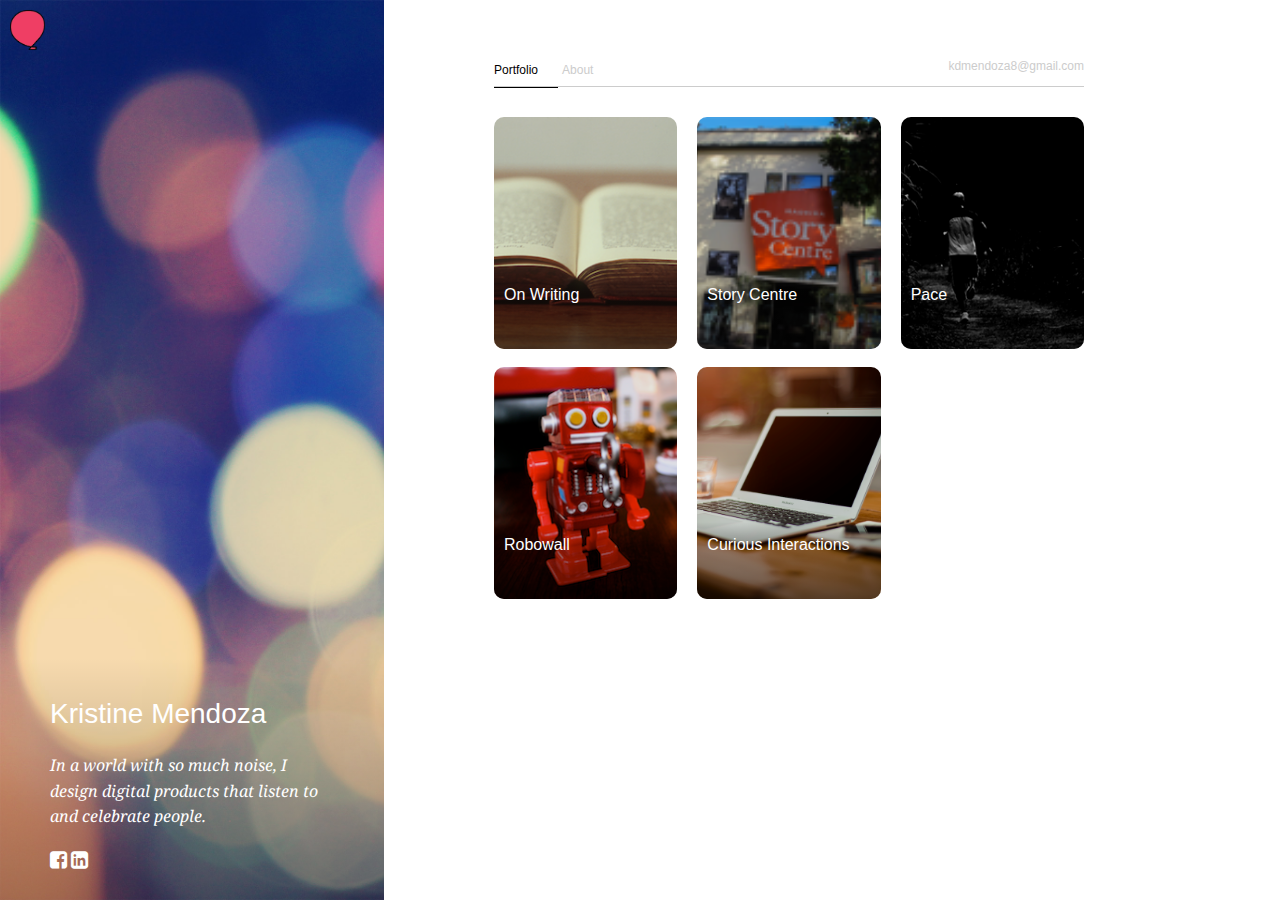
==== index.html @ 4434d50b "georgia -> droid serif, color changes" ====
<!DOCTYPE html>
<head>
  <meta charset="utf-8">
  <meta name="viewport" content="width=device-width, initial-scale=1">
  <title>Kristine Mendoza - Hi!</title>
  <meta name="author" content="Kristine Mendoza" />
  <meta name="description" content="The portfolio of Kristine Mendoza" />
  <link rel="canonical" href="http://kdmendoza.com/" />
  <link rel="shortcut icon" href="/favicon.png">

  <link rel="stylesheet" type="text/css" href="/assets/css/normalize.css" />
  <link rel="stylesheet" type="text/css" href="/assets/css/foundation.css" />
  <link rel="stylesheet" type="text/css" href="/assets/css/main.css" />
  <link href="//netdna.bootstrapcdn.com/font-awesome/4.0.1/css/font-awesome.css" rel="stylesheet">
  <link href='http://fonts.googleapis.com/css?family=Droid+Serif:400,700,400italic,700italic' rel='stylesheet' type='text/css'>
  <link rel="icon" type="image/png" href="/favicon.png" />
  <script src="/assets/js/custom.modernizr.js"></script>
</head>
<body>
  <div class="screen-wrap">
  <div class="side-wrap">
    <div class="icon">
      <a href="/"><img src="/assets/images/icon.png"></a></div>
    <div class="side-image-wrap"></div>
    <div class="side-body-wrap">
      <h1>Kristine Mendoza</h1>
      <p>In a world with so much noise, I design digital products that listen to and celebrate people.</p>
      <a href="http://www.facebook.com/kdmendoza8"><i class="fa fa-facebook-square"></i></a>
      <a href="http://www.linkedin.com/pub/kristine-mendoza/22/906/230"><i class="fa fa-linkedin-square"></i></a>
    </div>
  </div>
  <div class="content-wrap">
    <div class="content-inner">
      <nav>
        <a href="/" class="active">Portfolio</a>
        <a href="/about" >About</a>
        <a class="right" href="mailto:kdmendoza8@gmail.com">kdmendoza8@gmail.com</a>
      </nav>
      <div id="projects">
  <ul class="small-block-grid-1 large-block-grid-3">
  
    
    <li class="project-thumb">
      <a href="/1-writing" class="thumb-wrap"
        style="background-image: url('/1-writing/tile.png')">
        <div class="thumb-inner-wrap">
          <div class="thumb-content-wrap">
            <h2>On Writing</h2>
          </div>
          <div class="thumb-description-wrap">
            <p>Writing can be a messy process. Take an 8 month journey as we create a new kind of writing application - one that provides both the flexibility and structure necessary for this process.</p>
          </div>
        </div>
      </a>
    </li>
    
  
    
    <li class="project-thumb">
      <a href="/2-story" class="thumb-wrap"
        style="background-image: url('/2-story/tile.png')">
        <div class="thumb-inner-wrap">
          <div class="thumb-content-wrap">
            <h2>Story Centre</h2>
          </div>
          <div class="thumb-description-wrap">
            <p>In a land as beautiful as Madeira, it's easy to see why indoor exhibits like the Story Centre don't do well. Thus, we created Pirate Planning, a new service that helps bridge the gap.</p>
          </div>
        </div>
      </a>
    </li>
    
  
    
    <li class="project-thumb">
      <a href="/3-pace" class="thumb-wrap"
        style="background-image: url('/3-pace/tile.png')">
        <div class="thumb-inner-wrap">
          <div class="thumb-content-wrap">
            <h2>Pace</h2>
          </div>
          <div class="thumb-description-wrap">
            <p>Does your mp3 player select poor songs when you run? Songs that don't meet your running pace or mood? Let Pace, a holistic running tool, transform your experience.</p>
          </div>
        </div>
      </a>
    </li>
    
  
    
    <li class="project-thumb">
      <a href="/4-robowall" class="thumb-wrap"
        style="background-image: url('/4-robowall/tile.png')">
        <div class="thumb-inner-wrap">
          <div class="thumb-content-wrap">
            <h2>Robowall</h2>
          </div>
          <div class="thumb-description-wrap">
            <p>How do you celebrate the sweetest robots and their masterminds for one of the leading robotics institute in the world? Meet Robowall, an installation for the Robotics Institute at Carnegie Mellon.</p>
          </div>
        </div>
      </a>
    </li>
    
  
    
    <li class="project-thumb">
      <a href="/5-curious" class="thumb-wrap"
        style="background-image: url('/5-curious/tile.png')">
        <div class="thumb-inner-wrap">
          <div class="thumb-content-wrap">
            <h2>Curious Interactions</h2>
          </div>
          <div class="thumb-description-wrap">
            <p>A digital magazine that fosters the creative in all of us, be it the writer, illustrator, poet, activist, or reader.</p>
          </div>
        </div>
      </a>
    </li>
    
  
    
  
    
  
  </ul>
</div>


    </div>
  </div>
</div>

  <!-- Check for Zepto support, load jQuery if necessary -->
  <script>
    document.write('<script src=/assets/js/'
      + ('__proto__' in {} ? 'zepto' : 'jquery')
      + '.js><\/script>');
  </script>
  <script type="text/javascript" src="/assets/js/foundation.min.js"></script>
  <script type="text/javascript" src="/assets/js/zepto.scroll.js"></script>
  <script type="text/javascript" src="/assets/js/main.js"></script>
  <script>
    $(document).foundation();
  </script>
</body>
</html>
---- assets/css/main.css ----
html {
  height: 100%;
}

body {
  font-family: 'Droid Serif', Georgia, serif;
  font-size: 16px;
  height: 100%;
}

h1, h2, h3, h4, h5 {
  font-family: Arial, sans-serif;
}

h2 {
  margin-bottom: 1em;
  font-size: 15px;
  text-transform: uppercase;
}

h3 {
  font-size: 22px;
  color: #ccc;
}

.screen-wrap {
  position: relative;
  height: 100%;
  overflow: auto;
}

.side-wrap .icon {
  position: absolute;
  top: 0;
  left: 0;
  z-index: 200;
}

.side-wrap {
  position: absolute;
  top: 0;
  left: 0;
  width: 100%;
  height: 200px;
}

@media only screen and (min-width: 768px) {
  .side-wrap {
    width: 30%;
    height: 100%;
  }
}

.side-image-wrap {
  position: absolute;
  top: 0;
  left: 0;
  height: 100%;
  width: 100%;
  background-image: url('/assets/images/blurred_lines.jpeg');
  background-size: cover;
}

.side-body-wrap {
  position: absolute;
  bottom: 0;
  z-index: 100;
  padding: 30px 50px;
  background-image: -moz-linear-gradient(bottom,rgba(0,0,0,0.3) 0,rgba(0,0,0,0.1) 70%,rgba(0,0,0,0) 100%);
  background-image: -ms-linear-gradient(bottom,rgba(0,0,0,0.3) 0,rgba(0,0,0,0.1) 70%,rgba(0,0,0,0) 100%);
  background-image: -o-linear-gradient(bottom,rgba(0,0,0,0.3) 0,rgba(0,0,0,0.1) 70%,rgba(0,0,0,0) 100%);
  background-image: linear-gradient(to top,rgba(0,0,0,0.3) 0,rgba(0,0,0,0.1) 70%,rgba(0,0,0,0) 100%);
}

.side-body-wrap a {
  color: white;
  font-size: 20px;
}

.side-body-wrap h1 {
  font-size: 28px;
  color: white;
  font-weight: normal;
  margin-bottom: 20px;
}

.side-body-wrap p {
  font-size: 16px;
  color: white;
  font-style: italic;
}

.content-wrap {
  position: absolute;
  top: 200px;
  left: 0;
  right: 0;
  bottom: 0;
}

.content-inner {
  max-width: 810px;
  padding: 60px 110px 0 110px;
}

@media only screen and (max-width: 40em) {
  .content-inner {
    padding: 60px 10px 0 10px;
  }
}

@media only screen and (min-width: 768px) {
  .content-wrap {
    top: 0;
    left: 30%;
  }
}

nav {
  padding-bottom: 10px;
  border-bottom: 1px solid #ccc;
  margin-bottom: 30px;
}

nav a {
  font-family: Arial, sans-serif;
  padding: 0px 20px 10px 0px;
  color: #ccc;
  font-size: 12px;
}

nav a.active {
  color: black;
  border-bottom: 1px solid #000;
}

nav a.right {
  padding-right: 0px;
}

nav a:hover {
  color: black;
}

#intro {
  margin-top: 30px;
  color: #666;
}

#projects {
  width: 100%;
}

li.project-thumb {
  position: relative;
  height: 0;
  float: left;
  padding-bottom: 38%;
  margin-bottom: 3%;
}

.project-thumb .thumb-wrap {
  position: absolute;
  top: 0;
  left: 0;
  right: 0;
  bottom: 0;
  background-position: center center;
  background-size: cover;
  margin: 0 0.625em;
  border-radius: 10px;
}

.project-thumb .thumb-wrap .thumb-content-wrap {
  position: absolute;
  bottom: 0;
  padding: 10px;
  width: 100%;
  border-radius: 0 0 10px 10px;
  background-image: -moz-linear-gradient(bottom,rgba(0,0,0,0.5) 0,rgba(0,0,0,0.3) 70%,rgba(0,0,0,0) 100%);
  background-image: -ms-linear-gradient(bottom,rgba(0,0,0,0.5) 0,rgba(0,0,0,0.3) 70%,rgba(0,0,0,0) 100%);
  background-image: -o-linear-gradient(bottom,rgba(0,0,0,0.5) 0,rgba(0,0,0,0.3) 70%,rgba(0,0,0,0) 100%);
  background-image: linear-gradient(to top,rgba(0,0,0,0.5) 0,rgba(0,0,0,0.3) 70%,rgba(0,0,0,0) 100%);
  -webkit-transition: 0.25s linear;
  transition: 0.25s linear;
}

.project-thumb .thumb-wrap .thumb-description-wrap {
  font-family: Arial, sans-serif;
  font-size: 13px;
  position: absolute;
  top: 0;
  bottom: 0;
  padding: 30px 20px;
  opacity: 0;
  width: 100%;
  border-radius: 10px;
  background-color: rgba(0,0,0,0.1);
  background-image: -moz-linear-gradient(top,rgba(0,0,0,0.5) 0,rgba(0,0,0,0.3) 70%,rgba(0,0,0,0) 100%);
  background-image: -ms-linear-gradient(top,rgba(0,0,0,0.5) 0,rgba(0,0,0,0.3) 70%,rgba(0,0,0,0) 100%);
  background-image: -o-linear-gradient(top,rgba(0,0,0,0.5) 0,rgba(0,0,0,0.3) 70%,rgba(0,0,0,0) 100%);
  background-image: linear-gradient(to bottom,rgba(0,0,0,0.5) 0,rgba(0,0,0,0.3) 70%,rgba(0,0,0,0) 100%);
  -webkit-transition: 0.25s linear;
  transition: 0.25s linear;
}

.project-thumb:hover .thumb-content-wrap {
  opacity: 0;
}

.project-thumb:hover .thumb-description-wrap {
  opacity: 1;
}

.project-thumb .thumb-inner-wrap {
  position: absolute;
  top: 0;
  left: 0;
  right: 0;
  bottom: 0;
  background: rgba(0,0,0,0.1);
  border-radius: 10px;
}

.project-thumb h2 {
  color: white;
  font-size: 16px;
  font-weight: normal;
  line-height: 1.2em;
  height: 38px;
  text-transform: none;
}

.project-thumb p {
  color: white;
  line-height: 15px;
  height: 1em;
}

.project-thumb:hover h2 {
  color: #fffk
}

#header-wrap {
  width: 100%;
  margin-top: -400px;
  height: 400px;
  padding: 20px 0;
  background-image: -moz-linear-gradient(bottom,rgba(0,0,0,0.5) 0,rgba(0,0,0,0.3) 70%,rgba(0,0,0,0) 100%);
  background-image: -ms-linear-gradient(bottom,rgba(0,0,0,0.5) 0,rgba(0,0,0,0.3) 70%,rgba(0,0,0,0) 100%);
  background-image: -o-linear-gradient(bottom,rgba(0,0,0,0.5) 0,rgba(0,0,0,0.3) 70%,rgba(0,0,0,0) 100%);
  background-image: linear-gradient(to top,rgba(0,0,0,0.5) 0,rgba(0,0,0,0.3) 70%,rgba(0,0,0,0) 100%);
}

#header .magellan {
  background: none;
  min-width: 0;
  padding: 0;
  display: none;
  position: static !important;
  width: auto !important;
}

#header .magellan ul {
  margin: 0;
}

#header .magellan li {
  padding: 19px;
  display: inline-block;
}

#header .magellan a {
  text-decoration: none;
}

#header .magellan a:hover {
  color: black;
}


#header .magellan li.active {
  background: rgba(102, 102, 102, 0.5);
}

#header .magellan li.active a {
  color: white;
}

.sticky {  
    position: fixed;  
    width: 100%;  
    left: 0;  
    top: 0;  
    z-index: 100;  
    border-top: 0;  
}  

#header.sticky {
  background: #2a2c39;
}

#header.sticky.in-header {
  background: rgba(0,0,0,0.1);
}

#header.sticky h1 {
}

#header.sticky .row {
  border: none;
}

#header.sticky:not(.in-header) .magellan {
  display: block;
}

#header:not(.sticky) {
  background-image: none !important;
}

#header {
  margin-bottom: 10px;
}

#header .row {
  border-bottom: 3px solid rgba(255,255,255,0.4);
}

#header .icon {
  float: left;
}

.icon img {
  height: 40px;
  margin: 10px;
}

@media only screen and (max-width: 40em) {
  .icon img {
    height: 25px;
  }
}

#header-wrap p {
  color: white;
}

#header-wrap a {
  color: white;
  text-decoration: underline;
}

#header-wrap h1 {
  color: white;
  font-size: 30px;
}

#header-wrap h2 {
  color: white;
  margin-top: 0;
}

#header-wrap h3 {
  color: white;
  margin-bottom: 22px;
}

.bg {
  height: 640px;
  background: no-repeat center top fixed;
  -webkit-background-size: cover;
  -moz-background-size: cover;
  -o-background-size: cover;
  background-size: cover;
}

#project-content {
  padding-top: 50px;
}

#project-content .row {
  margin-top: 6em;
}

/* the project list */
#project-content + .row {
  margin-top: 6em;
}

.orbit-container {
  background: white;
}

.orbit-prev, .orbit-next {
  display: none;
}

.orbit-bullets li {
  border: 1px solid #2a2c39;
  background: white;
}

.orbit-bullets li.active {
  background: #2a2c39;
}
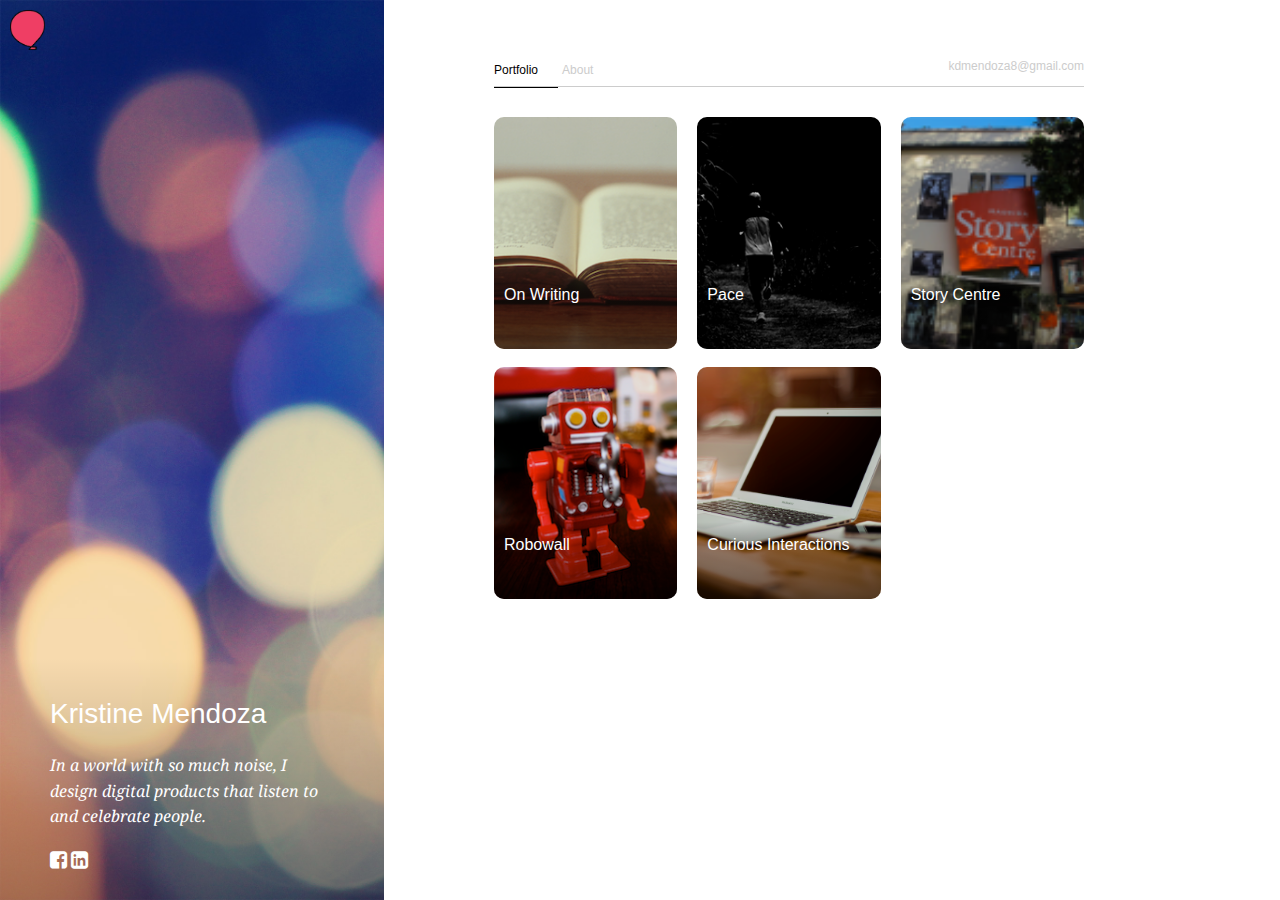
==== commit 1158d0c1: "include delete/modified" ====
--- a/index.html
+++ b/index.html
@@ -57,14 +57,14 @@
   
     
     <li class="project-thumb">
-      <a href="/2-story" class="thumb-wrap"
-        style="background-image: url('/2-story/tile.png')">
+      <a href="/2-pace" class="thumb-wrap"
+        style="background-image: url('/2-pace/tile.png')">
         <div class="thumb-inner-wrap">
           <div class="thumb-content-wrap">
-            <h2>Story Centre</h2>
+            <h2>Pace</h2>
           </div>
           <div class="thumb-description-wrap">
-            <p>In a land as beautiful as Madeira, it's easy to see why indoor exhibits like the Story Centre don't do well. Thus, we created Pirate Planning, a new service that helps bridge the gap.</p>
+            <p>Does your mp3 player select poor songs when you run? Songs that don't meet your running pace or mood? Let Pace, a holistic running tool, transform your experience.</p>
           </div>
         </div>
       </a>
@@ -73,14 +73,14 @@
   
     
     <li class="project-thumb">
-      <a href="/3-pace" class="thumb-wrap"
-        style="background-image: url('/3-pace/tile.png')">
+      <a href="/3-story" class="thumb-wrap"
+        style="background-image: url('/3-story/tile.png')">
         <div class="thumb-inner-wrap">
           <div class="thumb-content-wrap">
-            <h2>Pace</h2>
+            <h2>Story Centre</h2>
           </div>
           <div class="thumb-description-wrap">
-            <p>Does your mp3 player select poor songs when you run? Songs that don't meet your running pace or mood? Let Pace, a holistic running tool, transform your experience.</p>
+            <p>In a land as beautiful as Madeira, it's easy to see why indoor exhibits like the Story Centre don't do well. Thus, we created Pirate Planning, a new service that helps bridge the gap.</p>
           </div>
         </div>
       </a>
--- a/assets/css/main.css
+++ b/assets/css/main.css
@@ -275,7 +275,6 @@
 }
 
 #header .magellan a:hover {
-  color: black;
 }
 
 
@@ -404,3 +403,15 @@
 .orbit-bullets li.active {
   background: #2a2c39;
 }
+
+
+
+.full-row-images {
+  width: 100%;
+  list-style-type: none;
+}
+
+.full-row-images.images-4 li {
+  display: inline-block;
+  width: 24%;
+}
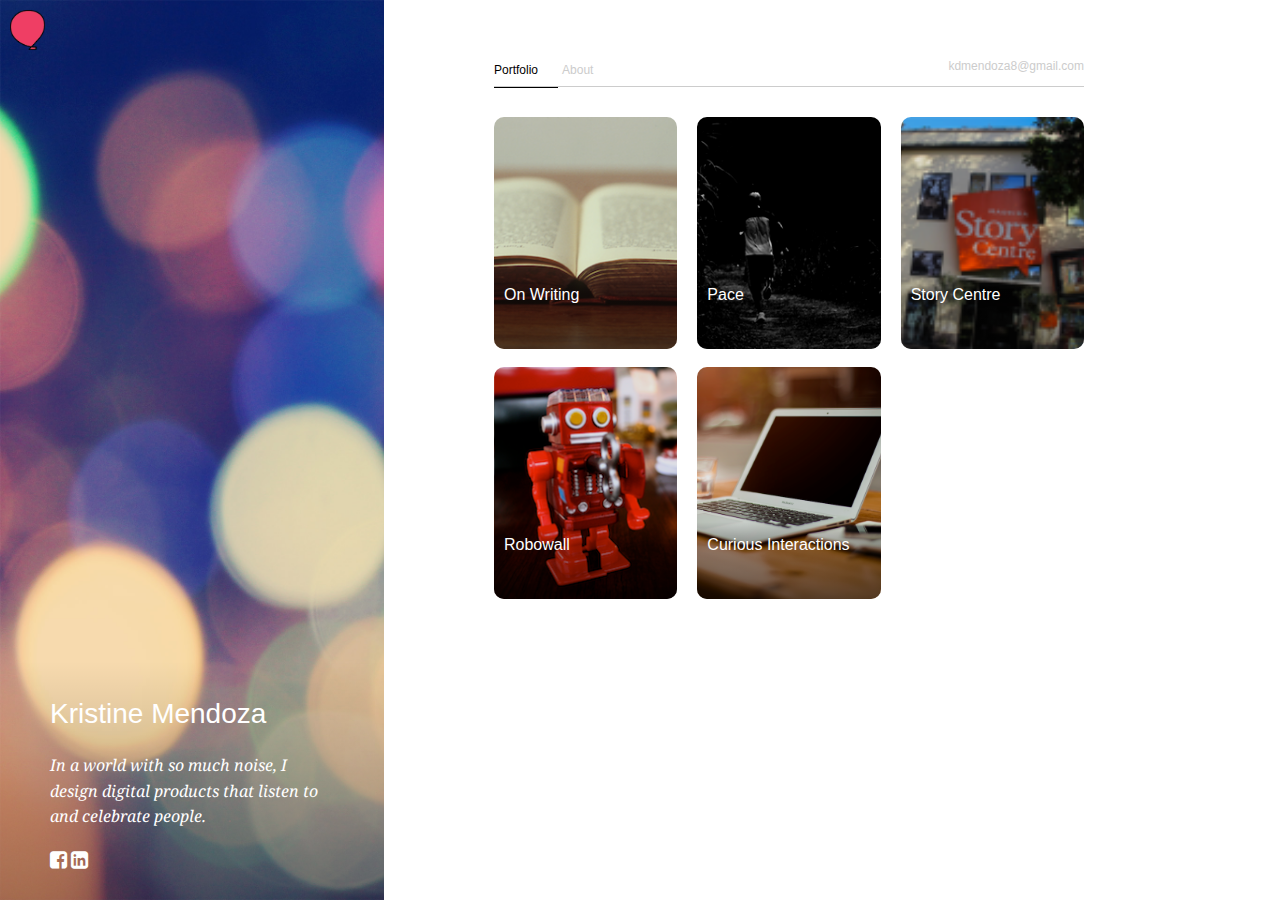
==== commit 86035af4: "bullets, update foundation" ====
--- a/index.html
+++ b/index.html
@@ -9,7 +9,7 @@
   <link rel="shortcut icon" href="/favicon.png">
 
   <link rel="stylesheet" type="text/css" href="/assets/css/normalize.css" />
-  <link rel="stylesheet" type="text/css" href="/assets/css/foundation.css" />
+  <link rel="stylesheet" type="text/css" href="/assets/css/foundation.min.css" />
   <link rel="stylesheet" type="text/css" href="/assets/css/main.css" />
   <link href="//netdna.bootstrapcdn.com/font-awesome/4.0.1/css/font-awesome.css" rel="stylesheet">
   <link href='http://fonts.googleapis.com/css?family=Droid+Serif:400,700,400italic,700italic' rel='stylesheet' type='text/css'>
--- a/assets/css/main.css
+++ b/assets/css/main.css
@@ -404,7 +404,13 @@
   background: #2a2c39;
 }
 
-
+.orbit-bullets {
+  text-align: left;
+}
+
+.big-orbit .orbit-bullets {
+  text-align: right;
+}
 
 .full-row-images {
   width: 100%;
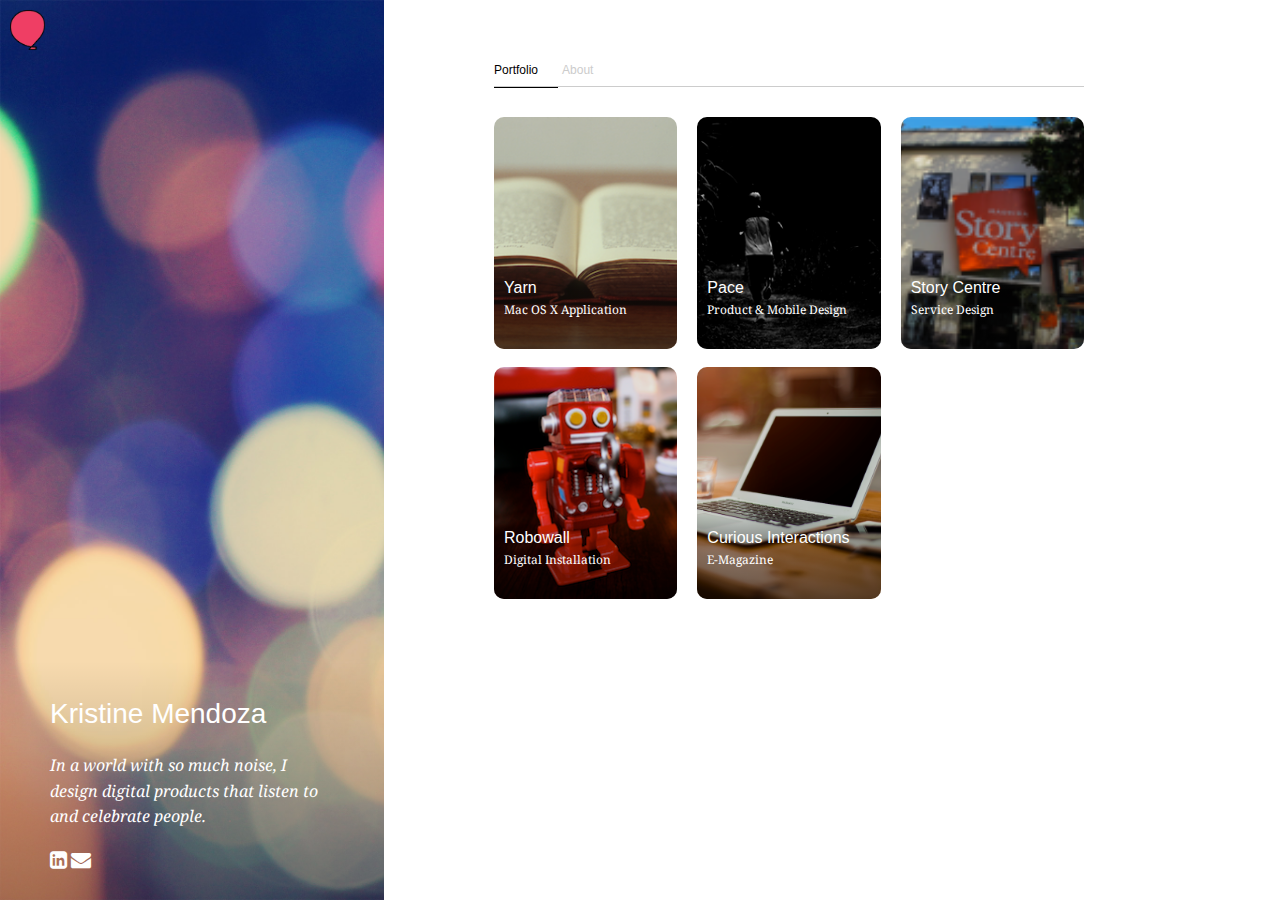
==== commit 12a9b0d1: "various updates" ====
--- a/index.html
+++ b/index.html
@@ -2,7 +2,7 @@
 <head>
   <meta charset="utf-8">
   <meta name="viewport" content="width=device-width, initial-scale=1">
-  <title>Kristine Mendoza - Hi!</title>
+  <title>Kristine Mendoza, UX Designer</title>
   <meta name="author" content="Kristine Mendoza" />
   <meta name="description" content="The portfolio of Kristine Mendoza" />
   <link rel="canonical" href="http://kdmendoza.com/" />
@@ -25,8 +25,8 @@
     <div class="side-body-wrap">
       <h1>Kristine Mendoza</h1>
       <p>In a world with so much noise, I design digital products that listen to and celebrate people.</p>
-      <a href="http://www.facebook.com/kdmendoza8"><i class="fa fa-facebook-square"></i></a>
       <a href="http://www.linkedin.com/pub/kristine-mendoza/22/906/230"><i class="fa fa-linkedin-square"></i></a>
+      <a href="mailto:kdmendoza8@gmail.com"><i class="fa fa-envelope"></i></a>
     </div>
   </div>
   <div class="content-wrap">
@@ -34,7 +34,6 @@
       <nav>
         <a href="/" class="active">Portfolio</a>
         <a href="/about" >About</a>
-        <a class="right" href="mailto:kdmendoza8@gmail.com">kdmendoza8@gmail.com</a>
       </nav>
       <div id="projects">
   <ul class="small-block-grid-1 large-block-grid-3">
@@ -45,10 +44,10 @@
         style="background-image: url('/1-writing/tile.png')">
         <div class="thumb-inner-wrap">
           <div class="thumb-content-wrap">
-            <h2>On Writing</h2>
+            <h2>Yarn</h2>
+            <p>Mac OS X application</p>
           </div>
           <div class="thumb-description-wrap">
-            <p>Writing can be a messy process. Take an 8 month journey as we create a new kind of writing application - one that provides both the flexibility and structure necessary for this process.</p>
           </div>
         </div>
       </a>
@@ -62,9 +61,9 @@
         <div class="thumb-inner-wrap">
           <div class="thumb-content-wrap">
             <h2>Pace</h2>
+            <p>Product & mobile design</p>
           </div>
           <div class="thumb-description-wrap">
-            <p>Does your mp3 player select poor songs when you run? Songs that don't meet your running pace or mood? Let Pace, a holistic running tool, transform your experience.</p>
           </div>
         </div>
       </a>
@@ -78,9 +77,9 @@
         <div class="thumb-inner-wrap">
           <div class="thumb-content-wrap">
             <h2>Story Centre</h2>
+            <p>Service design</p>
           </div>
           <div class="thumb-description-wrap">
-            <p>In a land as beautiful as Madeira, it's easy to see why indoor exhibits like the Story Centre don't do well. Thus, we created Pirate Planning, a new service that helps bridge the gap.</p>
           </div>
         </div>
       </a>
@@ -94,9 +93,9 @@
         <div class="thumb-inner-wrap">
           <div class="thumb-content-wrap">
             <h2>Robowall</h2>
+            <p>Digital installation</p>
           </div>
           <div class="thumb-description-wrap">
-            <p>How do you celebrate the sweetest robots and their masterminds for one of the leading robotics institute in the world? Meet Robowall, an installation for the Robotics Institute at Carnegie Mellon.</p>
           </div>
         </div>
       </a>
@@ -110,9 +109,9 @@
         <div class="thumb-inner-wrap">
           <div class="thumb-content-wrap">
             <h2>Curious Interactions</h2>
+            <p>e-Magazine</p>
           </div>
           <div class="thumb-description-wrap">
-            <p>A digital magazine that fosters the creative in all of us, be it the writer, illustrator, poet, activist, or reader.</p>
           </div>
         </div>
       </a>
--- a/assets/css/main.css
+++ b/assets/css/main.css
@@ -226,15 +226,14 @@
   color: white;
   font-size: 16px;
   font-weight: normal;
-  line-height: 1.2em;
-  height: 38px;
   text-transform: none;
+  margin-bottom: 0;
 }
 
 .project-thumb p {
   color: white;
-  line-height: 15px;
-  height: 1em;
+  font-size: 12px;
+  text-transform: capitalize;
 }
 
 .project-thumb:hover h2 {
@@ -410,6 +409,16 @@
 
 .big-orbit .orbit-bullets {
   text-align: right;
+  top: 0;
+}
+
+.big-orbit .orbit-bullets li {
+  width: 0.8em;
+  height: 0.8em;
+}
+
+.big-orbit .orbit-slides-container li img {
+  margin: auto;
 }
 
 .full-row-images {
@@ -421,3 +430,18 @@
   display: inline-block;
   width: 24%;
 }
+
+.contact {
+  text-align: center;
+  margin-top: 80px;
+  padding-top: 13px;
+  height: 64px;
+  background-color: rgb(42, 44, 57);
+  width: 100%;
+}
+
+.contact a {
+  color: white;
+  font-size: 37px;
+  letter-spacing: 6px;
+}
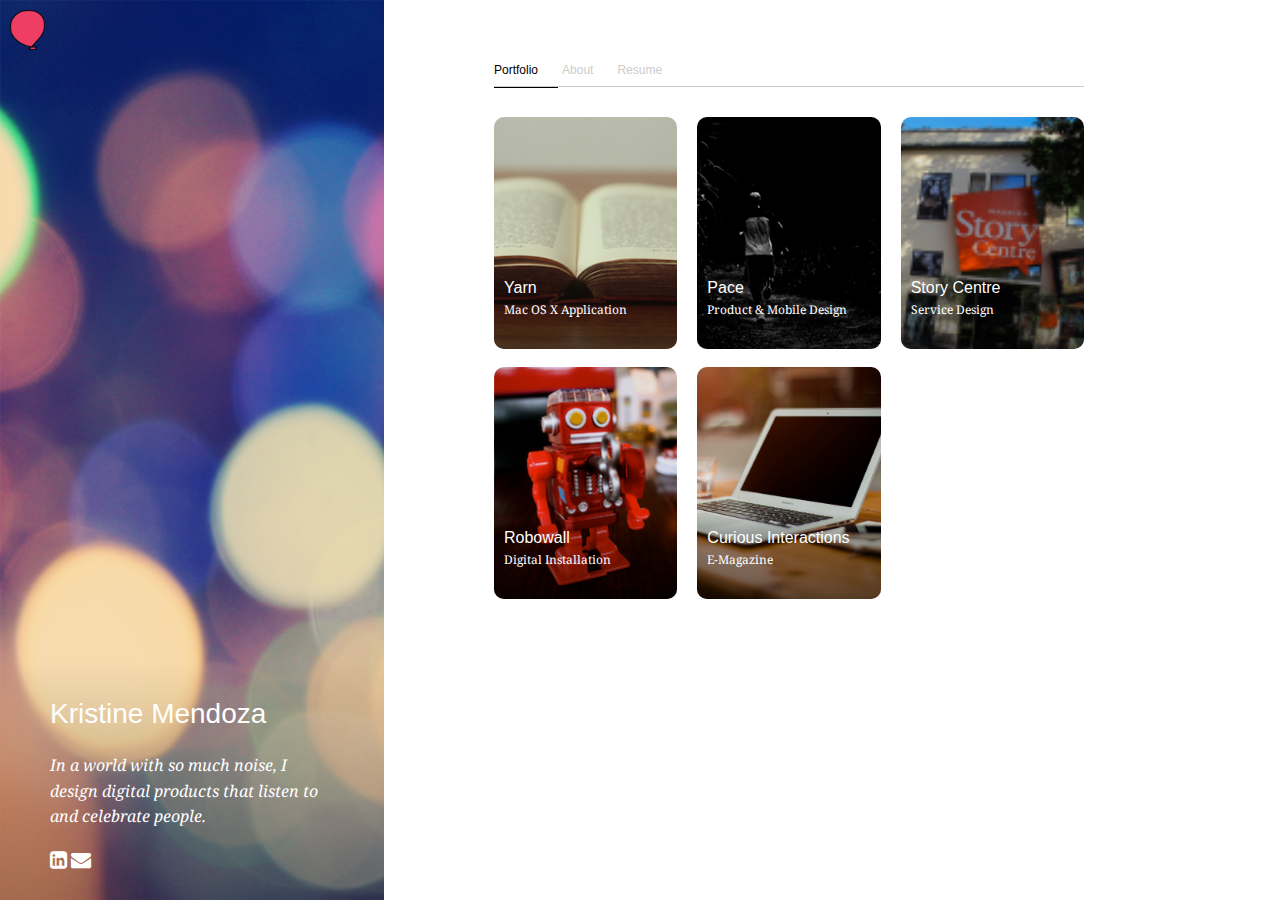
==== commit f920225d: "resume links" ====
--- a/index.html
+++ b/index.html
@@ -34,6 +34,7 @@
       <nav>
         <a href="/" class="active">Portfolio</a>
         <a href="/about" >About</a>
+        <a href="/assets/kristine_mendoza_resume.pdf">Resume</a>
       </nav>
       <div id="projects">
   <ul class="small-block-grid-1 large-block-grid-3">
@@ -130,14 +131,8 @@
   </div>
 </div>
 
-  <!-- Check for Zepto support, load jQuery if necessary -->
-  <script>
-    document.write('<script src=/assets/js/'
-      + ('__proto__' in {} ? 'zepto' : 'jquery')
-      + '.js><\/script>');
-  </script>
+  <script type="text/javascript" src="/assets/js/jquery.js"></script>
   <script type="text/javascript" src="/assets/js/foundation.min.js"></script>
-  <script type="text/javascript" src="/assets/js/zepto.scroll.js"></script>
   <script type="text/javascript" src="/assets/js/main.js"></script>
   <script>
     $(document).foundation();
--- a/assets/css/main.css
+++ b/assets/css/main.css
@@ -445,3 +445,38 @@
   font-size: 37px;
   letter-spacing: 6px;
 }
+
+.role h2 {
+  font-size: 14px;
+  margin-bottom: 6px;
+}
+
+.role ul {
+  list-style-type: none;
+  margin-left: 0;
+  margin-bottom: 30px;
+}
+
+.role li {
+  font-size: 13px;
+  line-height: 14px;
+  margin-bottom: 6px;
+}
+
+.role p {
+  font-size: 13px;
+}
+
+.resume.button {
+  display: block;
+  margin-top: 40px;
+  background-color: #999;
+  margin: 40px auto 0;
+  width: 180px;
+  text-align: center;
+  border-radius: 10px;
+}
+
+.resume.button:hover {
+  background-color: #ccc;
+}
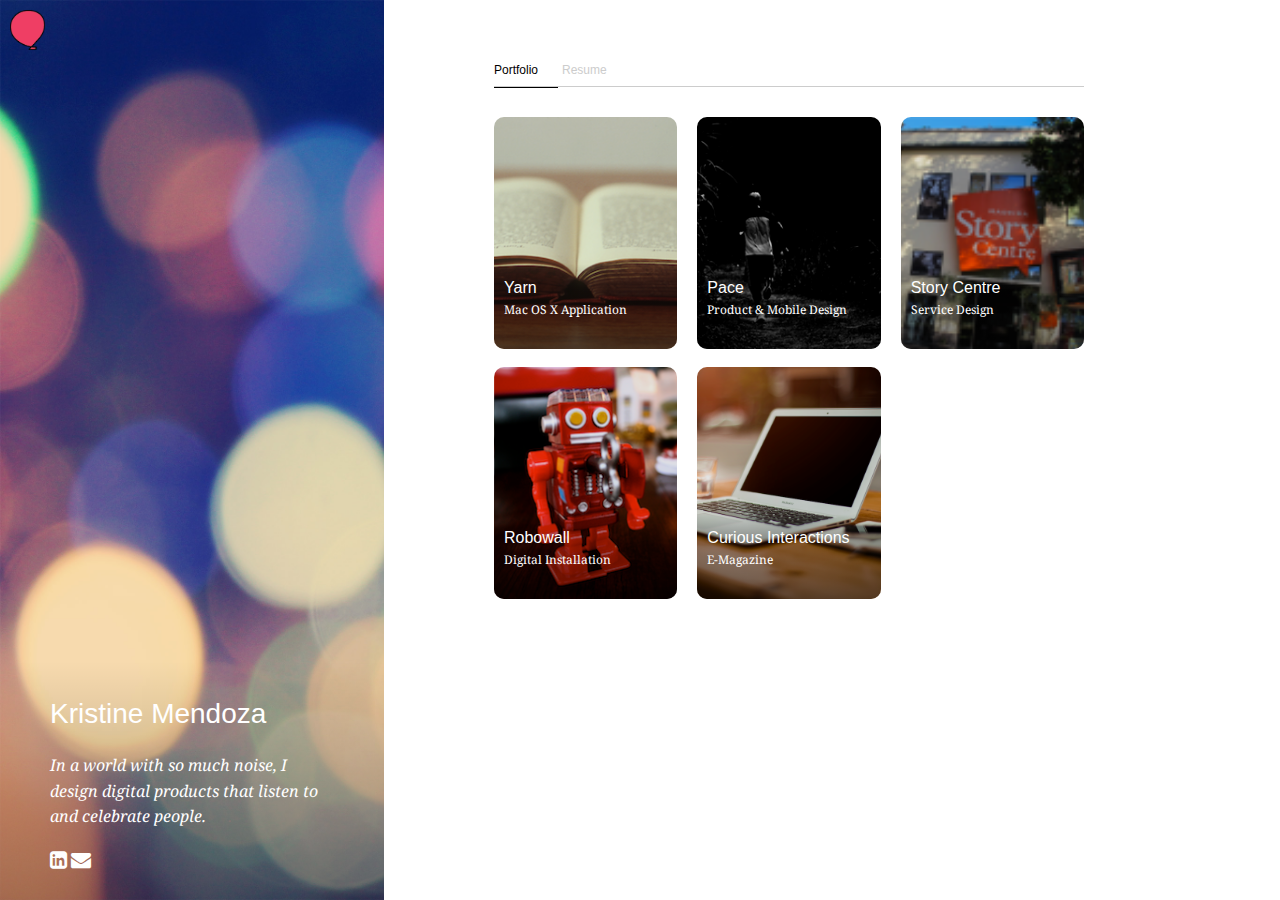
==== commit e095d2f3: "remove about me" ====
--- a/index.html
+++ b/index.html
@@ -33,7 +33,6 @@
     <div class="content-inner">
       <nav>
         <a href="/" class="active">Portfolio</a>
-        <a href="/about" >About</a>
         <a href="/assets/kristine_mendoza_resume.pdf">Resume</a>
       </nav>
       <div id="projects">
--- a/assets/css/main.css
+++ b/assets/css/main.css
@@ -431,21 +431,6 @@
   width: 24%;
 }
 
-.contact {
-  text-align: center;
-  margin-top: 80px;
-  padding-top: 13px;
-  height: 64px;
-  background-color: rgb(42, 44, 57);
-  width: 100%;
-}
-
-.contact a {
-  color: white;
-  font-size: 37px;
-  letter-spacing: 6px;
-}
-
 .role h2 {
   font-size: 14px;
   margin-bottom: 6px;
@@ -467,16 +452,25 @@
   font-size: 13px;
 }
 
-.resume.button {
-  display: block;
-  margin-top: 40px;
+.contact {
+  text-align: center;
+  margin: 40px auto;
+}
+
+.contact .button {
+  width: 180px;
   background-color: #999;
-  margin: 40px auto 0;
-  width: 180px;
-  text-align: center;
   border-radius: 10px;
 }
 
-.resume.button:hover {
+.contact .button:hover {
   background-color: #ccc;
 }
+
+.contact .button i {
+  margin-right: 5px;
+}
+
+.video-wrap {
+  text-align: right;
+}
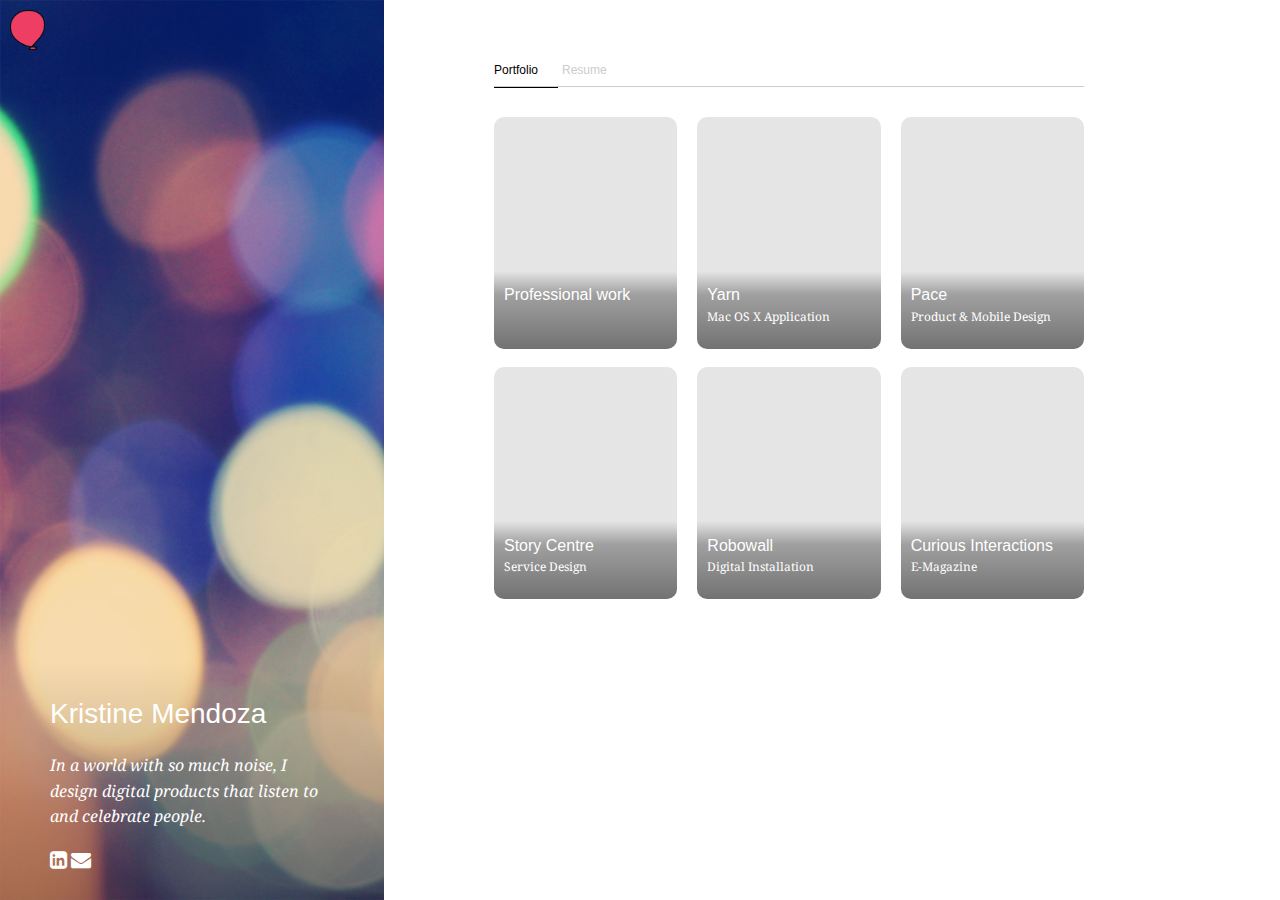
==== commit 6d3e4291: "update, particular page 1" ====
--- a/index.html
+++ b/index.html
@@ -40,8 +40,24 @@
   
     
     <li class="project-thumb">
-      <a href="/1-writing" class="thumb-wrap"
-        style="background-image: url('/1-writing/tile.png')">
+      <a href="/1-mc" class="thumb-wrap"
+        style="background-image: url('/1-mc/tile.png')">
+        <div class="thumb-inner-wrap">
+          <div class="thumb-content-wrap">
+            <h2>Professional work</h2>
+            <p></p>
+          </div>
+          <div class="thumb-description-wrap">
+          </div>
+        </div>
+      </a>
+    </li>
+    
+  
+    
+    <li class="project-thumb">
+      <a href="/2-writing" class="thumb-wrap"
+        style="background-image: url('/2-writing/tile.png')">
         <div class="thumb-inner-wrap">
           <div class="thumb-content-wrap">
             <h2>Yarn</h2>
@@ -56,8 +72,8 @@
   
     
     <li class="project-thumb">
-      <a href="/2-pace" class="thumb-wrap"
-        style="background-image: url('/2-pace/tile.png')">
+      <a href="/3-pace" class="thumb-wrap"
+        style="background-image: url('/3-pace/tile.png')">
         <div class="thumb-inner-wrap">
           <div class="thumb-content-wrap">
             <h2>Pace</h2>
@@ -72,8 +88,8 @@
   
     
     <li class="project-thumb">
-      <a href="/3-story" class="thumb-wrap"
-        style="background-image: url('/3-story/tile.png')">
+      <a href="/4-story" class="thumb-wrap"
+        style="background-image: url('/4-story/tile.png')">
         <div class="thumb-inner-wrap">
           <div class="thumb-content-wrap">
             <h2>Story Centre</h2>
@@ -88,8 +104,8 @@
   
     
     <li class="project-thumb">
-      <a href="/4-robowall" class="thumb-wrap"
-        style="background-image: url('/4-robowall/tile.png')">
+      <a href="/5-robowall" class="thumb-wrap"
+        style="background-image: url('/5-robowall/tile.png')">
         <div class="thumb-inner-wrap">
           <div class="thumb-content-wrap">
             <h2>Robowall</h2>
@@ -104,8 +120,8 @@
   
     
     <li class="project-thumb">
-      <a href="/5-curious" class="thumb-wrap"
-        style="background-image: url('/5-curious/tile.png')">
+      <a href="/6-curious" class="thumb-wrap"
+        style="background-image: url('/6-curious/tile.png')">
         <div class="thumb-inner-wrap">
           <div class="thumb-content-wrap">
             <h2>Curious Interactions</h2>
--- a/assets/css/main.css
+++ b/assets/css/main.css
@@ -185,6 +185,10 @@
   transition: 0.25s linear;
 }
 
+.thumb-content-wrap p {
+  height: 1em;
+}
+
 .project-thumb .thumb-wrap .thumb-description-wrap {
   font-family: Arial, sans-serif;
   font-size: 13px;
@@ -195,11 +199,7 @@
   opacity: 0;
   width: 100%;
   border-radius: 10px;
-  background-color: rgba(0,0,0,0.1);
-  background-image: -moz-linear-gradient(top,rgba(0,0,0,0.5) 0,rgba(0,0,0,0.3) 70%,rgba(0,0,0,0) 100%);
-  background-image: -ms-linear-gradient(top,rgba(0,0,0,0.5) 0,rgba(0,0,0,0.3) 70%,rgba(0,0,0,0) 100%);
-  background-image: -o-linear-gradient(top,rgba(0,0,0,0.5) 0,rgba(0,0,0,0.3) 70%,rgba(0,0,0,0) 100%);
-  background-image: linear-gradient(to bottom,rgba(0,0,0,0.5) 0,rgba(0,0,0,0.3) 70%,rgba(0,0,0,0) 100%);
+  background-color: rgba(0,0,0,0.3);
   -webkit-transition: 0.25s linear;
   transition: 0.25s linear;
 }
@@ -357,6 +357,8 @@
 #header-wrap h2 {
   color: white;
   margin-top: 0;
+  text-align: left;
+  font-size: 15px;
 }
 
 #header-wrap h3 {
@@ -452,6 +454,21 @@
   font-size: 13px;
 }
 
+.demo {
+  text-align: center;
+}
+
+.demo .button {
+  background-color: rgb(252, 5, 64);
+  border-radius: 10px;
+}
+
+.demo .fa {
+  font-size: 15px;
+  font-weight: bold;
+}
+
+
 .contact {
   text-align: center;
   margin: 40px auto;
@@ -474,3 +491,28 @@
 .video-wrap {
   text-align: right;
 }
+
+h2 {
+  font-size: 20px;
+}
+
+h3.special {
+  text-align: center;
+  color: #666;
+  font-size: 16px;
+  text-transform: uppercase;
+}
+
+.caption {
+  padding-top: 3px;
+  font-size: 14px;
+}
+
+img.full {
+  display: block;
+  margin: 0 auto;
+  width: 80%;
+  box-shadow: 2px 2px 12px rgba(0,0,0,0.5);
+  padding: 10px;
+  margin-bottom: 24px;
+}
